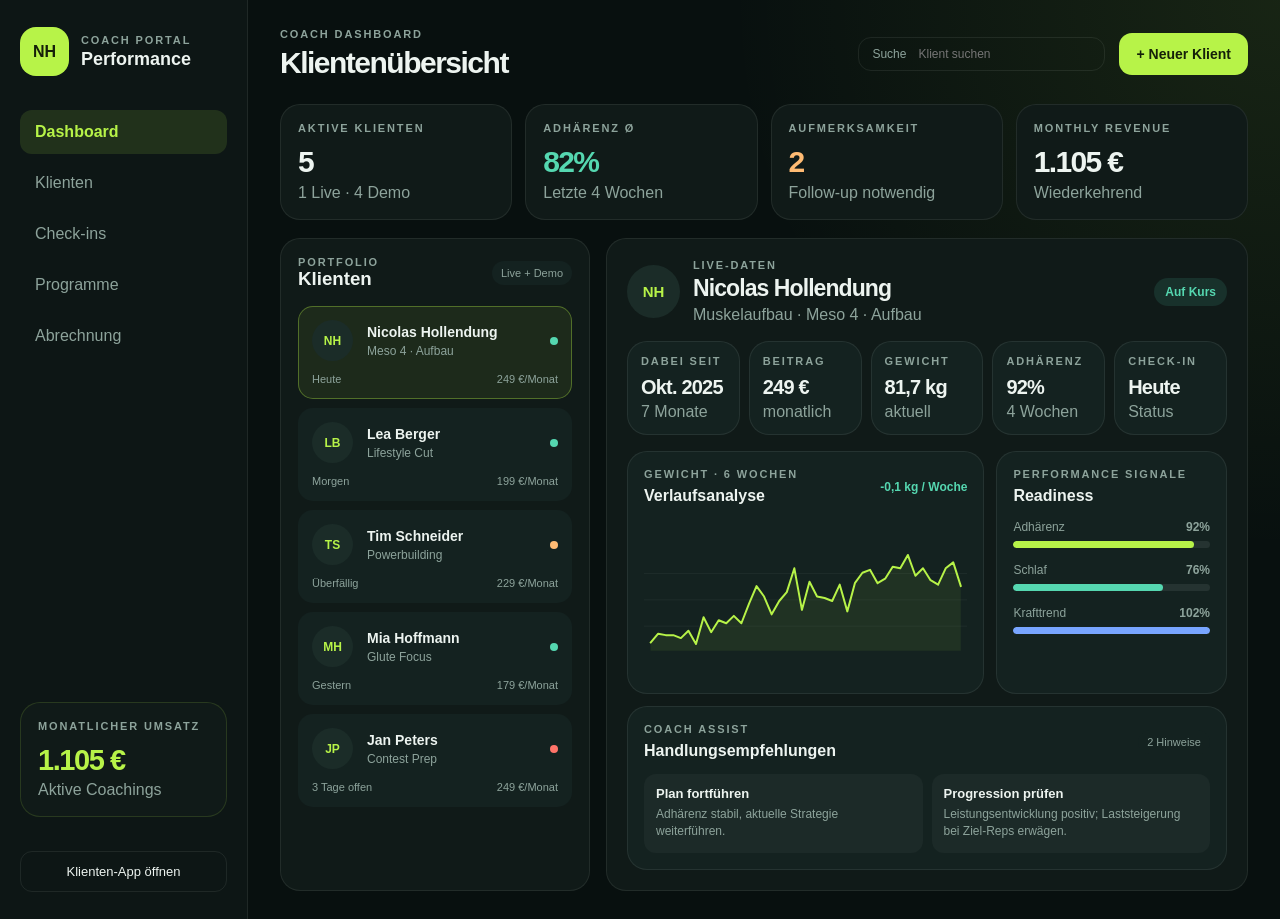
==== coach.html @ dce50f15 "Add coach dashboard with client insights" ====
<!doctype html>
<html lang="de">
  <head>
    <meta charset="utf-8">
    <meta name="viewport" content="width=device-width, initial-scale=1">
    <title>NH Coach Hub | Klientenübersicht</title>
    <link rel="icon" href="assets/icon.svg" type="image/svg+xml">
    <link rel="stylesheet" href="coach.css">
  </head>
  <body>
    <div class="coach-shell">
      <aside class="sidebar">
        <div class="brand">
          <span class="brand-mark">NH</span>
          <div>
            <p class="caption">Coach Portal</p>
            <h1>Performance</h1>
          </div>
        </div>
        <nav class="side-nav" aria-label="Coach Navigation">
          <button class="active">Dashboard</button>
          <button>Klienten</button>
          <button>Check-ins</button>
          <button>Programme</button>
          <button>Abrechnung</button>
        </nav>
        <article class="side-card">
          <p class="caption">Monatlicher Umsatz</p>
          <strong id="sidebar-revenue"></strong>
          <p class="muted">Aktive Coachings</p>
        </article>
        <a class="client-app-link" href="./">Klienten-App öffnen</a>
      </aside>
      <main class="dashboard">
        <header class="dashboard-header">
          <div>
            <p class="caption">Coach Dashboard</p>
            <h2>Klientenübersicht</h2>
          </div>
          <div class="header-actions">
            <label class="search">Suche <input id="client-search" type="search" placeholder="Klient suchen"></label>
            <button class="primary">+ Neuer Klient</button>
          </div>
        </header>
        <section class="summary-grid" id="portfolio-summary"></section>
        <div class="content-grid">
          <section class="client-panel">
            <div class="section-head">
              <div>
                <p class="caption">Portfolio</p>
                <h3>Klienten</h3>
              </div>
              <span class="pill">Live + Demo</span>
            </div>
            <div class="client-list" id="client-list"></div>
          </section>
          <section class="profile-panel" id="profile-panel"></section>
        </div>
      </main>
    </div>
    <script src="data/fitness-data.js"></script>
    <script src="coach.js"></script>
  </body>
</html>
---- coach.css ----
:root {
  --bg: #08100f;
  --sidebar: #0d1615;
  --panel: #101a18;
  --panel-2: #142220;
  --line: rgba(238, 246, 241, 0.08);
  --text: #edf4f0;
  --muted: #8da39b;
  --accent: #b7f348;
  --teal: #55d7b0;
  --orange: #ffbb73;
  --red: #ff7469;
  --blue: #78a5ff;
  --radius: 20px;
  --shadow: 0 25px 50px rgba(0, 0, 0, 0.22);
}

* {
  box-sizing: border-box;
}

body {
  margin: 0;
  min-width: 1080px;
  min-height: 100vh;
  background: radial-gradient(circle at 100% 0%, rgba(183, 243, 72, 0.09), transparent 35%), var(--bg);
  color: var(--text);
  font-family: Inter, "Segoe UI", Arial, sans-serif;
}

button,
input {
  font: inherit;
}

button {
  color: inherit;
  cursor: pointer;
}

h1,
h2,
h3,
h4,
p {
  margin: 0;
}

.caption {
  color: var(--muted);
  font-size: 11px;
  font-weight: 700;
  letter-spacing: 0.17em;
  text-transform: uppercase;
}

.muted {
  color: var(--muted);
}

.coach-shell {
  display: grid;
  grid-template-columns: 248px 1fr;
  min-height: 100vh;
}

.sidebar {
  display: flex;
  flex-direction: column;
  gap: 34px;
  min-height: 100vh;
  padding: 27px 20px;
  border-right: 1px solid var(--line);
  background: var(--sidebar);
}

.brand {
  display: flex;
  align-items: center;
  gap: 12px;
}

.brand-mark {
  display: grid;
  place-items: center;
  width: 49px;
  height: 49px;
  border-radius: 16px;
  background: var(--accent);
  color: #152009;
  font-size: 16px;
  font-weight: 800;
}

.brand h1 {
  margin-top: 3px;
  font-size: 18px;
}

.side-nav {
  display: grid;
  gap: 7px;
}

.side-nav button {
  padding: 13px 15px;
  border: 0;
  border-radius: 12px;
  background: transparent;
  color: var(--muted);
  text-align: left;
}

.side-nav button.active {
  background: rgba(183, 243, 72, 0.12);
  color: var(--accent);
  font-weight: 700;
}

.side-card {
  margin-top: auto;
  padding: 17px;
  border: 1px solid rgba(183, 243, 72, 0.14);
  border-radius: var(--radius);
  background: var(--panel);
}

.side-card strong {
  display: block;
  margin: 12px 0 4px;
  color: var(--accent);
  font-size: 29px;
  letter-spacing: -0.05em;
}

.client-app-link {
  padding: 12px;
  border: 1px solid var(--line);
  border-radius: 12px;
  color: var(--text);
  font-size: 13px;
  text-align: center;
  text-decoration: none;
}

.dashboard {
  padding: 28px 32px;
}

.dashboard-header,
.header-actions,
.section-head,
.profile-head,
.client-name-row,
.recommendation-head {
  display: flex;
  align-items: center;
  justify-content: space-between;
  gap: 14px;
}

.dashboard-header {
  margin-bottom: 24px;
}

.dashboard-header h2 {
  margin-top: 6px;
  font-size: 30px;
  letter-spacing: -0.05em;
}

.search {
  display: flex;
  align-items: center;
  gap: 10px;
  padding: 8px 13px;
  border: 1px solid var(--line);
  border-radius: 13px;
  color: var(--muted);
  font-size: 12px;
}

.search input {
  width: 175px;
  border: 0;
  outline: none;
  background: transparent;
  color: var(--text);
}

.primary {
  padding: 13px 17px;
  border: 0;
  border-radius: 13px;
  background: var(--accent);
  color: #152009;
  font-size: 14px;
  font-weight: 700;
}

.summary-grid {
  display: grid;
  grid-template-columns: repeat(4, 1fr);
  gap: 13px;
  margin-bottom: 18px;
}

.summary-card,
.client-panel,
.profile-panel,
.chart-card,
.stat-card,
.recommendation-card {
  border: 1px solid var(--line);
  border-radius: var(--radius);
  background: var(--panel);
}

.summary-card {
  padding: 17px;
}

.summary-card strong {
  display: block;
  margin: 11px 0 5px;
  font-size: 30px;
  letter-spacing: -0.055em;
}

.summary-card.good strong {
  color: var(--teal);
}

.summary-card.attention strong {
  color: var(--orange);
}

.content-grid {
  display: grid;
  grid-template-columns: 310px 1fr;
  gap: 16px;
}

.client-panel {
  padding: 17px;
}

.pill {
  padding: 6px 9px;
  border-radius: 999px;
  background: var(--panel-2);
  color: var(--muted);
  font-size: 11px;
}

.client-list {
  display: grid;
  gap: 9px;
  margin-top: 16px;
}

.client-card {
  width: 100%;
  padding: 13px;
  border: 1px solid transparent;
  border-radius: 15px;
  background: var(--panel-2);
  text-align: left;
}

.client-card.selected {
  border-color: rgba(183, 243, 72, 0.34);
  background: rgba(183, 243, 72, 0.08);
}

.avatar {
  display: grid;
  place-items: center;
  width: 41px;
  height: 41px;
  border-radius: 50%;
  background: #1b2c28;
  color: var(--accent);
  font-size: 12px;
  font-weight: 700;
}

.client-card .client-name-row {
  justify-content: flex-start;
}

.client-card h4 {
  font-size: 14px;
}

.client-card .muted {
  margin-top: 4px;
  font-size: 12px;
}

.status-dot {
  width: 8px;
  height: 8px;
  margin-left: auto;
  border-radius: 50%;
  background: var(--teal);
}

.status-dot.attention {
  background: var(--orange);
}

.status-dot.risk {
  background: var(--red);
}

.client-row-metrics {
  display: flex;
  justify-content: space-between;
  gap: 8px;
  margin-top: 12px;
  color: var(--muted);
  font-size: 11px;
}

.profile-panel {
  padding: 20px;
}

.profile-head {
  margin-bottom: 17px;
}

.profile-identity {
  display: flex;
  align-items: center;
  gap: 13px;
}

.profile-identity .avatar {
  width: 53px;
  height: 53px;
  font-size: 15px;
}

.profile-identity h3 {
  margin: 4px 0;
  font-size: 23px;
  letter-spacing: -0.04em;
}

.tag {
  padding: 7px 11px;
  border-radius: 999px;
  background: rgba(85, 215, 176, 0.12);
  color: var(--teal);
  font-size: 12px;
  font-weight: 700;
}

.tag.attention {
  background: rgba(255, 187, 115, 0.14);
  color: var(--orange);
}

.tag.risk {
  background: rgba(255, 116, 105, 0.12);
  color: var(--red);
}

.profile-stats {
  display: grid;
  grid-template-columns: repeat(5, 1fr);
  gap: 9px;
  margin-bottom: 16px;
}

.stat-card {
  padding: 13px;
  background: var(--panel-2);
}

.stat-card strong {
  display: block;
  margin: 9px 0 4px;
  font-size: 20px;
  letter-spacing: -0.04em;
}

.profile-analytics {
  display: grid;
  grid-template-columns: 1.55fr 1fr;
  gap: 12px;
  margin-bottom: 12px;
}

.chart-card,
.recommendation-card {
  padding: 16px;
  background: var(--panel-2);
}

.chart-card h4,
.recommendation-card h4 {
  margin-top: 7px;
}

.trend-positive {
  color: var(--teal);
  font-size: 12px;
  font-weight: 700;
}

.trend-warning {
  color: var(--orange);
  font-size: 12px;
  font-weight: 700;
}

.weight-chart {
  display: block;
  width: 100%;
  height: 155px;
  margin-top: 17px;
}

.weight-chart .grid {
  stroke: rgba(238, 246, 241, 0.07);
}

.weight-chart .line {
  fill: none;
  stroke: var(--accent);
  stroke-linecap: round;
  stroke-linejoin: round;
  stroke-width: 3;
}

.weight-chart .area {
  fill: rgba(183, 243, 72, 0.07);
}

.signal {
  margin-top: 15px;
}

.signal div {
  display: flex;
  justify-content: space-between;
  margin-bottom: 7px;
  color: var(--muted);
  font-size: 12px;
}

.signal-track {
  height: 7px;
  overflow: hidden;
  border-radius: 999px;
  background: rgba(238, 246, 241, 0.08);
}

.signal-track span {
  display: block;
  height: 100%;
  border-radius: inherit;
}

.recommendation-grid {
  display: grid;
  grid-template-columns: repeat(2, 1fr);
  gap: 9px;
  margin-top: 14px;
}

.recommendation {
  padding: 12px;
  border-radius: 12px;
  background: rgba(238, 246, 241, 0.035);
}

.recommendation strong {
  display: block;
  margin-bottom: 5px;
  font-size: 13px;
}

.recommendation p {
  color: var(--muted);
  font-size: 12px;
  line-height: 1.45;
}

.demo-note {
  margin-top: 14px;
  color: var(--muted);
  font-size: 11px;
}

@media (max-width: 1180px) {
  .summary-grid,
  .profile-stats {
    grid-template-columns: repeat(2, 1fr);
  }

  .profile-analytics {
    grid-template-columns: 1fr;
  }
}
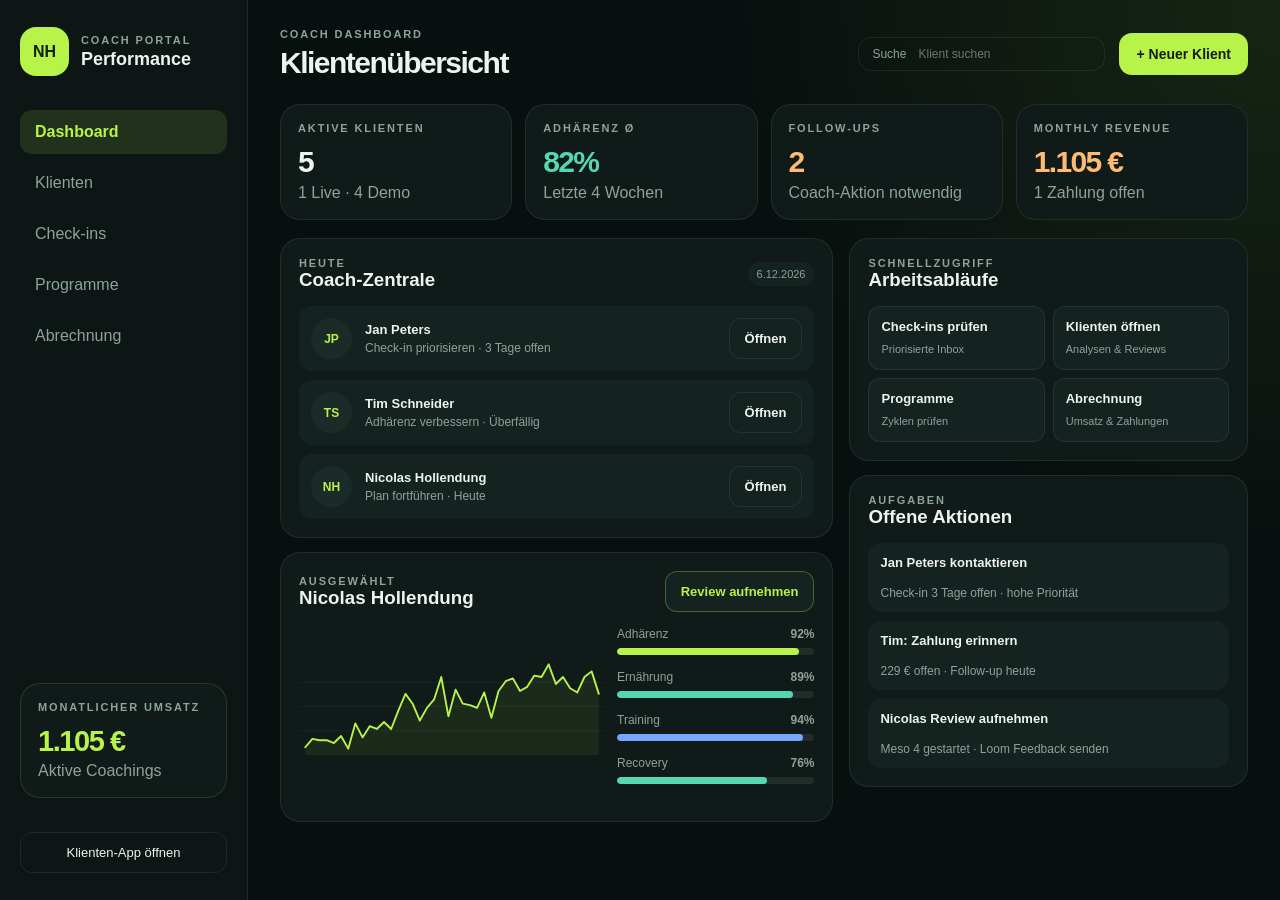
==== commit 6cdc2a48: "Expand coach workspace and add presentation mode" ====
--- a/coach.html
+++ b/coach.html
@@ -18,11 +18,11 @@
           </div>
         </div>
         <nav class="side-nav" aria-label="Coach Navigation">
-          <button class="active">Dashboard</button>
-          <button>Klienten</button>
-          <button>Check-ins</button>
-          <button>Programme</button>
-          <button>Abrechnung</button>
+          <button class="active" data-view="dashboard">Dashboard</button>
+          <button data-view="clients">Klienten</button>
+          <button data-view="checkins">Check-ins</button>
+          <button data-view="programs">Programme</button>
+          <button data-view="billing">Abrechnung</button>
         </nav>
         <article class="side-card">
           <p class="caption">Monatlicher Umsatz</p>
@@ -43,21 +43,12 @@
           </div>
         </header>
         <section class="summary-grid" id="portfolio-summary"></section>
-        <div class="content-grid">
-          <section class="client-panel">
-            <div class="section-head">
-              <div>
-                <p class="caption">Portfolio</p>
-                <h3>Klienten</h3>
-              </div>
-              <span class="pill">Live + Demo</span>
-            </div>
-            <div class="client-list" id="client-list"></div>
-          </section>
-          <section class="profile-panel" id="profile-panel"></section>
-        </div>
+        <section id="workspace"></section>
       </main>
     </div>
+    <dialog id="presentation-dialog" class="presentation-dialog">
+      <div id="presentation-content"></div>
+    </dialog>
     <script src="data/fitness-data.js"></script>
     <script src="coach.js"></script>
   </body>
--- a/coach.css
+++ b/coach.css
@@ -29,7 +29,9 @@
 }
 
 button,
-input {
+input,
+textarea,
+select {
   font: inherit;
 }
 
@@ -198,6 +200,21 @@
   font-weight: 700;
 }
 
+.ghost {
+  padding: 12px 15px;
+  border: 1px solid var(--line);
+  border-radius: 12px;
+  background: var(--panel-2);
+  color: var(--text);
+  font-size: 13px;
+  font-weight: 650;
+}
+
+.ghost.accent {
+  border-color: rgba(183, 243, 72, 0.3);
+  color: var(--accent);
+}
+
 .summary-grid {
   display: grid;
   grid-template-columns: repeat(4, 1fr);
@@ -239,6 +256,119 @@
   display: grid;
   grid-template-columns: 310px 1fr;
   gap: 16px;
+}
+
+.dashboard-columns {
+  display: grid;
+  grid-template-columns: 1.25fr 0.9fr;
+  gap: 16px;
+}
+
+.workspace-card {
+  margin-bottom: 14px;
+  padding: 18px;
+  border: 1px solid var(--line);
+  border-radius: var(--radius);
+  background: var(--panel);
+}
+
+.activity-list,
+.queue-list,
+.task-list,
+.billing-list,
+.program-list {
+  display: grid;
+  gap: 9px;
+  margin-top: 15px;
+}
+
+.activity-row,
+.queue-item,
+.task-item,
+.billing-row,
+.program-row {
+  display: grid;
+  align-items: center;
+  gap: 12px;
+  padding: 12px;
+  border-radius: 13px;
+  background: var(--panel-2);
+}
+
+.activity-row {
+  grid-template-columns: 42px 1fr auto;
+}
+
+.queue-item {
+  grid-template-columns: 46px 1fr auto auto;
+}
+
+.queue-item.urgent {
+  border: 1px solid rgba(255, 116, 105, 0.24);
+}
+
+.activity-row strong,
+.queue-item strong,
+.program-row strong,
+.billing-row strong,
+.task-item strong {
+  display: block;
+  margin-bottom: 4px;
+  font-size: 13px;
+}
+
+.activity-row p,
+.queue-item p,
+.program-row p,
+.billing-row p,
+.task-item p {
+  color: var(--muted);
+  font-size: 12px;
+}
+
+.mini-status {
+  padding: 6px 9px;
+  border-radius: 999px;
+  background: rgba(85, 215, 176, 0.13);
+  color: var(--teal);
+  font-size: 11px;
+  font-weight: 700;
+}
+
+.mini-status.attention {
+  background: rgba(255, 187, 115, 0.13);
+  color: var(--orange);
+}
+
+.mini-status.risk {
+  background: rgba(255, 116, 105, 0.13);
+  color: var(--red);
+}
+
+.quick-actions {
+  display: grid;
+  grid-template-columns: repeat(2, 1fr);
+  gap: 8px;
+  margin-top: 15px;
+}
+
+.quick-actions button {
+  padding: 12px;
+  border: 1px solid var(--line);
+  border-radius: 12px;
+  background: var(--panel-2);
+  text-align: left;
+}
+
+.quick-actions strong {
+  display: block;
+  margin-bottom: 5px;
+  font-size: 13px;
+}
+
+.quick-actions span {
+  color: var(--muted);
+  font-size: 11px;
 }
 
 .client-panel {
@@ -331,6 +461,11 @@
   margin-bottom: 17px;
 }
 
+.profile-actions {
+  display: flex;
+  gap: 8px;
+}
+
 .profile-identity {
   display: flex;
   align-items: center;
@@ -392,6 +527,48 @@
   grid-template-columns: 1.55fr 1fr;
   gap: 12px;
   margin-bottom: 12px;
+}
+
+.detail-grid {
+  display: grid;
+  grid-template-columns: repeat(3, 1fr);
+  gap: 10px;
+  margin-bottom: 12px;
+}
+
+.detail-card {
+  padding: 14px;
+  border: 1px solid var(--line);
+  border-radius: 15px;
+  background: var(--panel-2);
+}
+
+.detail-card h4 {
+  margin: 7px 0 12px;
+}
+
+.metric-list {
+  display: grid;
+  gap: 10px;
+}
+
+.metric-line {
+  display: flex;
+  justify-content: space-between;
+  gap: 8px;
+  padding-bottom: 8px;
+  border-bottom: 1px solid var(--line);
+  color: var(--muted);
+  font-size: 12px;
+}
+
+.metric-line:last-child {
+  padding-bottom: 0;
+  border-bottom: 0;
+}
+
+.metric-line strong {
+  color: var(--text);
 }
 
 .chart-card,
@@ -496,6 +673,224 @@
   font-size: 11px;
 }
 
+.filters {
+  display: flex;
+  gap: 7px;
+  margin-top: 14px;
+}
+
+.filter {
+  padding: 8px 12px;
+  border: 1px solid var(--line);
+  border-radius: 999px;
+  background: var(--panel-2);
+  color: var(--muted);
+  font-size: 12px;
+}
+
+.filter.active {
+  border-color: rgba(183, 243, 72, 0.22);
+  color: var(--accent);
+}
+
+.queue-actions {
+  display: flex;
+  gap: 6px;
+}
+
+.queue-actions button {
+  padding: 7px 10px;
+  border: 1px solid var(--line);
+  border-radius: 8px;
+  background: transparent;
+  color: var(--muted);
+  font-size: 11px;
+}
+
+.row-chart {
+  height: 7px;
+  overflow: hidden;
+  border-radius: 999px;
+  background: rgba(238, 246, 241, 0.08);
+}
+
+.row-chart span {
+  display: block;
+  height: 100%;
+  border-radius: inherit;
+  background: var(--accent);
+}
+
+.program-row {
+  grid-template-columns: 1.2fr 0.8fr 0.8fr auto;
+}
+
+.billing-row {
+  grid-template-columns: 1.1fr 0.8fr 0.8fr 0.8fr auto;
+}
+
+.presentation-dialog {
+  width: min(1440px, calc(100vw - 30px));
+  height: min(900px, calc(100vh - 30px));
+  padding: 0;
+  border: 1px solid rgba(183, 243, 72, 0.2);
+  border-radius: 25px;
+  background: #07100e;
+  color: var(--text);
+  box-shadow: var(--shadow);
+}
+
+.presentation-dialog::backdrop {
+  background: rgba(2, 5, 5, 0.88);
+  backdrop-filter: blur(8px);
+}
+
+.present-shell {
+  display: grid;
+  grid-template-rows: auto 1fr auto;
+  height: 100%;
+  padding: 30px 34px 22px;
+  background: radial-gradient(circle at 92% 6%, rgba(183, 243, 72, 0.14), transparent 28%), #07100e;
+}
+
+.present-header,
+.present-footer {
+  display: flex;
+  align-items: center;
+  justify-content: space-between;
+  gap: 18px;
+}
+
+.present-client {
+  display: flex;
+  align-items: center;
+  gap: 16px;
+}
+
+.present-client .avatar {
+  width: 58px;
+  height: 58px;
+  font-size: 16px;
+}
+
+.present-client h2 {
+  margin: 5px 0 4px;
+  font-size: 27px;
+}
+
+.record-badge {
+  display: inline-flex;
+  gap: 8px;
+  align-items: center;
+  padding: 9px 13px;
+  border-radius: 999px;
+  background: rgba(255, 116, 105, 0.12);
+  color: #ffb2aa;
+  font-size: 12px;
+}
+
+.record-dot {
+  width: 8px;
+  height: 8px;
+  border-radius: 50%;
+  background: var(--red);
+}
+
+.present-stage {
+  display: grid;
+  align-items: center;
+  padding: 20px 0;
+}
+
+.present-slide {
+  display: grid;
+  gap: 20px;
+}
+
+.slide-title h3 {
+  margin-top: 8px;
+  font-size: 37px;
+  letter-spacing: -0.055em;
+}
+
+.hero-metrics {
+  display: grid;
+  grid-template-columns: repeat(4, 1fr);
+  gap: 13px;
+}
+
+.hero-metric {
+  padding: 20px;
+  border: 1px solid var(--line);
+  border-radius: 18px;
+  background: var(--panel);
+}
+
+.hero-metric strong {
+  display: block;
+  margin-top: 13px;
+  font-size: 38px;
+  letter-spacing: -0.06em;
+}
+
+.present-grid {
+  display: grid;
+  grid-template-columns: 1.45fr 1fr;
+  gap: 15px;
+}
+
+.present-card {
+  padding: 20px;
+  border: 1px solid var(--line);
+  border-radius: 18px;
+  background: var(--panel);
+}
+
+.present-chart {
+  height: 250px;
+}
+
+.talking-points {
+  display: grid;
+  gap: 10px;
+  margin-top: 16px;
+}
+
+.talking-point {
+  padding: 15px;
+  border-left: 3px solid var(--accent);
+  border-radius: 0 12px 12px 0;
+  background: var(--panel-2);
+}
+
+.talking-point p {
+  margin-top: 6px;
+  color: var(--muted);
+  line-height: 1.45;
+}
+
+.present-nav {
+  display: flex;
+  gap: 7px;
+}
+
+.slide-dot {
+  width: 37px;
+  height: 7px;
+  border: 0;
+  border-radius: 999px;
+  background: rgba(238, 246, 241, 0.12);
+}
+
+.slide-dot.active {
+  background: var(--accent);
+}
+
+.present-controls {
+  display: flex;
+  gap: 9px;
+}
+
 @media (max-width: 1180px) {
   .summary-grid,
   .profile-stats {
@@ -505,4 +900,8 @@
   .profile-analytics {
     grid-template-columns: 1fr;
   }
-}
+
+  .detail-grid {
+    grid-template-columns: 1fr;
+  }
+}
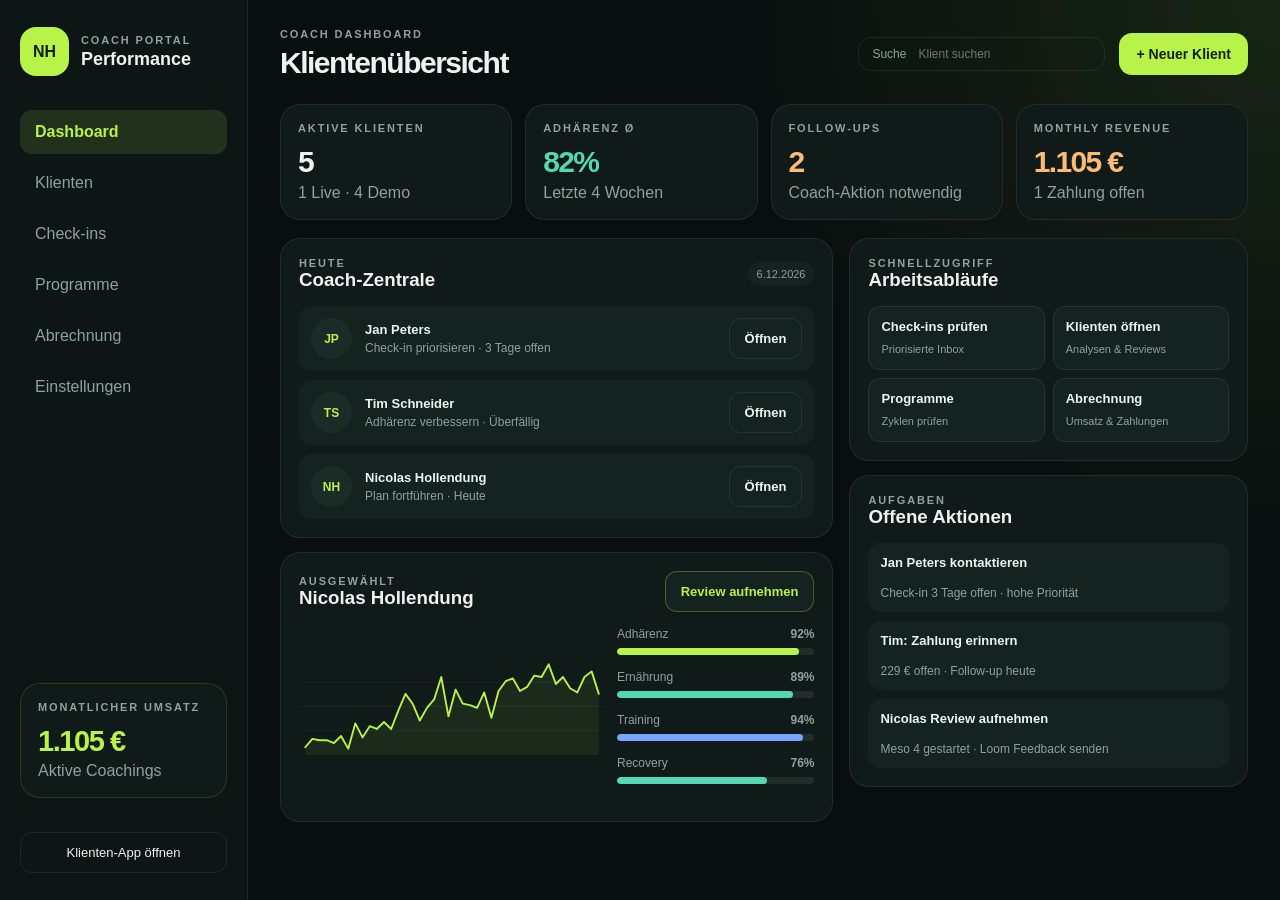
==== commit bdb45dc4: "Add coach portal branding settings" ====
--- a/coach.html
+++ b/coach.html
@@ -23,6 +23,7 @@
           <button data-view="checkins">Check-ins</button>
           <button data-view="programs">Programme</button>
           <button data-view="billing">Abrechnung</button>
+          <button data-view="settings">Einstellungen</button>
         </nav>
         <article class="side-card">
           <p class="caption">Monatlicher Umsatz</p>
--- a/coach.css
+++ b/coach.css
@@ -7,6 +7,8 @@
   --text: #edf4f0;
   --muted: #8da39b;
   --accent: #b7f348;
+  --accent-rgb: 183, 243, 72;
+  --accent-ink: #152009;
   --teal: #55d7b0;
   --orange: #ffbb73;
   --red: #ff7469;
@@ -23,7 +25,7 @@
   margin: 0;
   min-width: 1080px;
   min-height: 100vh;
-  background: radial-gradient(circle at 100% 0%, rgba(183, 243, 72, 0.09), transparent 35%), var(--bg);
+  background: radial-gradient(circle at 100% 0%, rgba(var(--accent-rgb), 0.09), transparent 35%), var(--bg);
   color: var(--text);
   font-family: Inter, "Segoe UI", Arial, sans-serif;
 }
@@ -89,7 +91,7 @@
   height: 49px;
   border-radius: 16px;
   background: var(--accent);
-  color: #152009;
+  color: var(--accent-ink);
   font-size: 16px;
   font-weight: 800;
 }
@@ -114,7 +116,7 @@
 }
 
 .side-nav button.active {
-  background: rgba(183, 243, 72, 0.12);
+  background: rgba(var(--accent-rgb), 0.12);
   color: var(--accent);
   font-weight: 700;
 }
@@ -122,7 +124,7 @@
 .side-card {
   margin-top: auto;
   padding: 17px;
-  border: 1px solid rgba(183, 243, 72, 0.14);
+  border: 1px solid rgba(var(--accent-rgb), 0.14);
   border-radius: var(--radius);
   background: var(--panel);
 }
@@ -195,7 +197,7 @@
   border: 0;
   border-radius: 13px;
   background: var(--accent);
-  color: #152009;
+  color: var(--accent-ink);
   font-size: 14px;
   font-weight: 700;
 }
@@ -211,7 +213,7 @@
 }
 
 .ghost.accent {
-  border-color: rgba(183, 243, 72, 0.3);
+  border-color: rgba(var(--accent-rgb), 0.3);
   color: var(--accent);
 }
 
@@ -399,8 +401,8 @@
 }
 
 .client-card.selected {
-  border-color: rgba(183, 243, 72, 0.34);
-  background: rgba(183, 243, 72, 0.08);
+  border-color: rgba(var(--accent-rgb), 0.34);
+  background: rgba(var(--accent-rgb), 0.08);
 }
 
 .avatar {
@@ -614,7 +616,7 @@
 }
 
 .weight-chart .area {
-  fill: rgba(183, 243, 72, 0.07);
+  fill: rgba(var(--accent-rgb), 0.07);
 }
 
 .signal {
@@ -689,7 +691,7 @@
 }
 
 .filter.active {
-  border-color: rgba(183, 243, 72, 0.22);
+  border-color: rgba(var(--accent-rgb), 0.22);
   color: var(--accent);
 }
 
@@ -729,11 +731,223 @@
   grid-template-columns: 1.1fr 0.8fr 0.8fr 0.8fr auto;
 }
 
+.settings-grid {
+  display: grid;
+  grid-template-columns: 1.25fr 0.9fr;
+  gap: 16px;
+}
+
+.settings-card {
+  padding: 20px;
+  border: 1px solid var(--line);
+  border-radius: var(--radius);
+  background: var(--panel);
+}
+
+.settings-card h3 {
+  margin: 7px 0 6px;
+}
+
+.theme-swatches {
+  display: grid;
+  grid-template-columns: repeat(3, 1fr);
+  gap: 10px;
+  margin-top: 21px;
+}
+
+.theme-swatch {
+  position: relative;
+  display: flex;
+  align-items: center;
+  gap: 10px;
+  min-height: 65px;
+  padding: 12px;
+  border: 1px solid var(--line);
+  border-radius: 14px;
+  background: var(--panel-2);
+  text-align: left;
+}
+
+.theme-swatch.selected {
+  border-color: rgba(var(--accent-rgb), 0.5);
+  box-shadow: 0 0 0 1px rgba(var(--accent-rgb), 0.16) inset;
+}
+
+.swatch-dot {
+  width: 29px;
+  height: 29px;
+  flex-shrink: 0;
+  border-radius: 50%;
+  background: var(--swatch);
+}
+
+.theme-swatch strong {
+  display: block;
+  font-size: 13px;
+}
+
+.theme-swatch span:not(.swatch-dot) {
+  display: block;
+  margin-top: 3px;
+  color: var(--muted);
+  font-size: 11px;
+}
+
+.custom-color-row {
+  display: flex;
+  align-items: end;
+  gap: 12px;
+  margin-top: 18px;
+  padding-top: 18px;
+  border-top: 1px solid var(--line);
+}
+
+.custom-color-row label {
+  display: grid;
+  gap: 7px;
+  color: var(--muted);
+  font-size: 12px;
+}
+
+.custom-color-row input[type="color"] {
+  width: 64px;
+  height: 44px;
+  padding: 3px;
+  border: 1px solid var(--line);
+  border-radius: 11px;
+  background: var(--panel-2);
+}
+
+.settings-preview {
+  padding: 20px;
+  border: 1px solid rgba(var(--accent-rgb), 0.16);
+  border-radius: 18px;
+  background: radial-gradient(circle at 90% 5%, rgba(var(--accent-rgb), 0.2), transparent 34%), var(--panel-2);
+}
+
+.preview-header {
+  display: flex;
+  align-items: center;
+  justify-content: space-between;
+  gap: 10px;
+  margin-bottom: 18px;
+}
+
+.preview-logo {
+  display: inline-flex;
+  align-items: center;
+  gap: 8px;
+  color: var(--accent);
+  font-size: 13px;
+  font-weight: 700;
+}
+
+.preview-logo::before {
+  content: "";
+  width: 9px;
+  height: 9px;
+  border-radius: 50%;
+  background: var(--accent);
+}
+
+.preview-metric {
+  margin: 14px 0;
+  font-size: 45px;
+  font-weight: 700;
+  letter-spacing: -0.065em;
+}
+
+.preview-metric span {
+  color: var(--accent);
+}
+
+.preview-track {
+  height: 7px;
+  overflow: hidden;
+  margin-bottom: 18px;
+  border-radius: 999px;
+  background: rgba(238, 246, 241, 0.1);
+}
+
+.preview-track span {
+  display: block;
+  height: 100%;
+  border-radius: inherit;
+  background: var(--accent);
+}
+
+.settings-options {
+  display: grid;
+  gap: 9px;
+  margin-top: 18px;
+}
+
+.settings-toggle {
+  display: flex;
+  align-items: center;
+  justify-content: space-between;
+  gap: 15px;
+  padding: 12px 0;
+  border-bottom: 1px solid var(--line);
+}
+
+.settings-toggle:last-child {
+  border-bottom: 0;
+}
+
+.settings-toggle strong {
+  display: block;
+  font-size: 13px;
+}
+
+.settings-toggle p {
+  margin-top: 4px;
+  color: var(--muted);
+  font-size: 12px;
+}
+
+.compact-mode .client-card,
+.compact-mode .activity-row,
+.compact-mode .queue-item,
+.compact-mode .program-row,
+.compact-mode .billing-row {
+  padding-top: 8px;
+  padding-bottom: 8px;
+}
+
+.toggle {
+  width: 44px;
+  height: 25px;
+  border: 0;
+  border-radius: 999px;
+  background: rgba(238, 246, 241, 0.15);
+}
+
+.toggle.active {
+  background: var(--accent);
+}
+
+.toggle::after {
+  content: "";
+  display: block;
+  width: 19px;
+  height: 19px;
+  margin: 3px;
+  border-radius: 50%;
+  background: var(--text);
+  transition: transform 160ms ease;
+}
+
+.toggle.active::after {
+  transform: translateX(19px);
+  background: var(--accent-ink);
+}
+
 .presentation-dialog {
   width: min(1440px, calc(100vw - 30px));
   height: min(900px, calc(100vh - 30px));
   padding: 0;
-  border: 1px solid rgba(183, 243, 72, 0.2);
+  border: 1px solid rgba(var(--accent-rgb), 0.2);
   border-radius: 25px;
   background: #07100e;
   color: var(--text);
@@ -750,7 +964,7 @@
   grid-template-rows: auto 1fr auto;
   height: 100%;
   padding: 30px 34px 22px;
-  background: radial-gradient(circle at 92% 6%, rgba(183, 243, 72, 0.14), transparent 28%), #07100e;
+  background: radial-gradient(circle at 92% 6%, rgba(var(--accent-rgb), 0.14), transparent 28%), #07100e;
 }
 
 .present-header,
